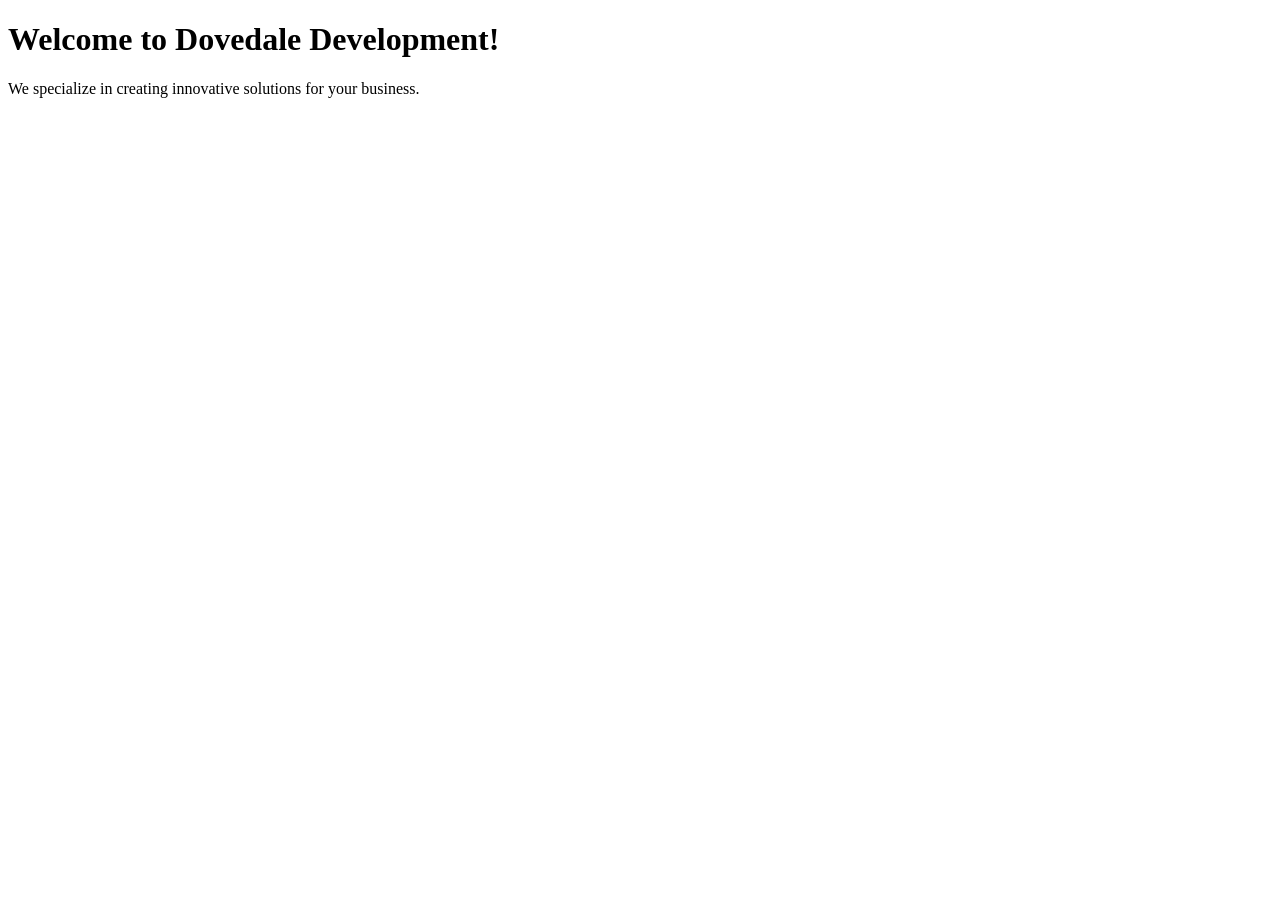
==== index.html @ a4ad8925 "Add initial HTML and CSS files for Dovedale Development" ====
<!doctype html>
<html lang="en">
  <head>
    <meta charset="UTF-8" />
    <meta name="viewport" content="width=device-width, initial-scale=1.0" />
    <title>Dovedale Development</title>
    <link rel="stylesheet" href="styles.css" />
  </head>
  <body>
    <h1>Welcome to Dovedale Development!</h1>
    <p>We specialize in creating innovative solutions for your business.</p>
  </body>
</html>
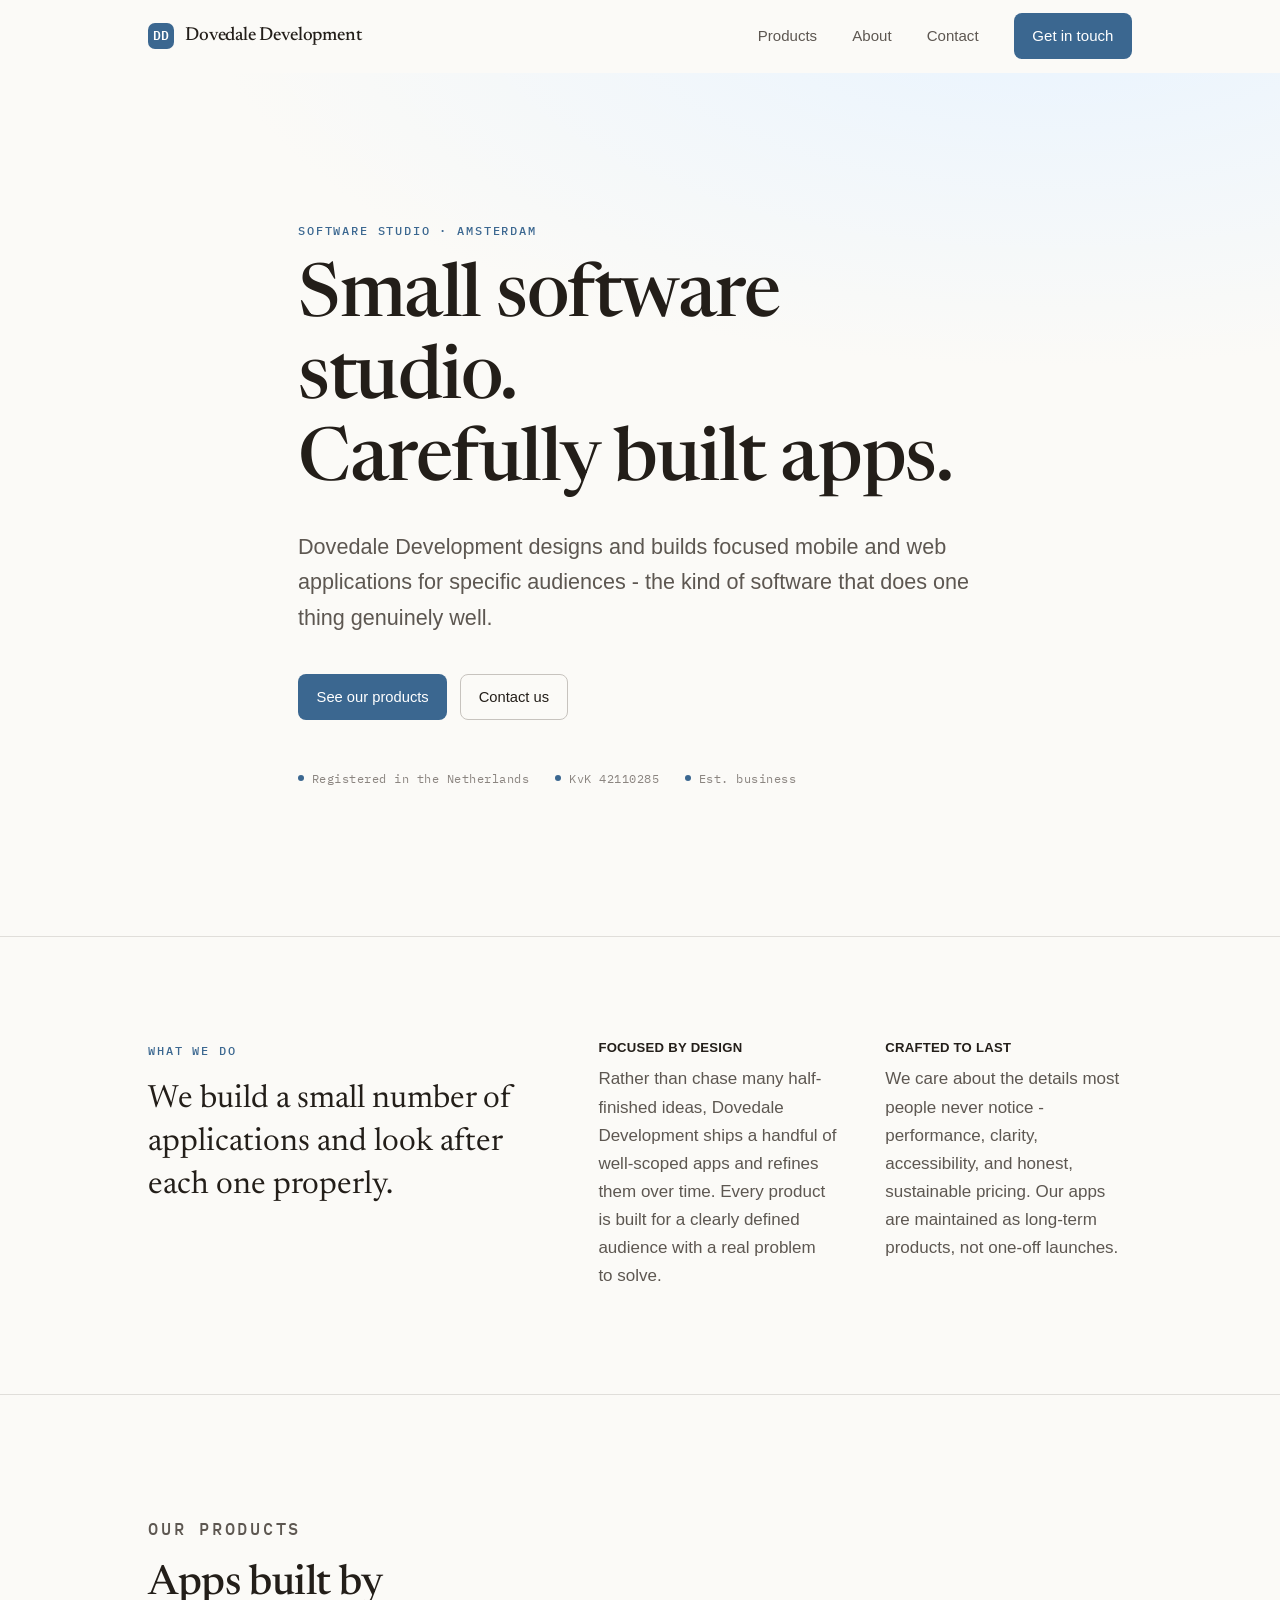
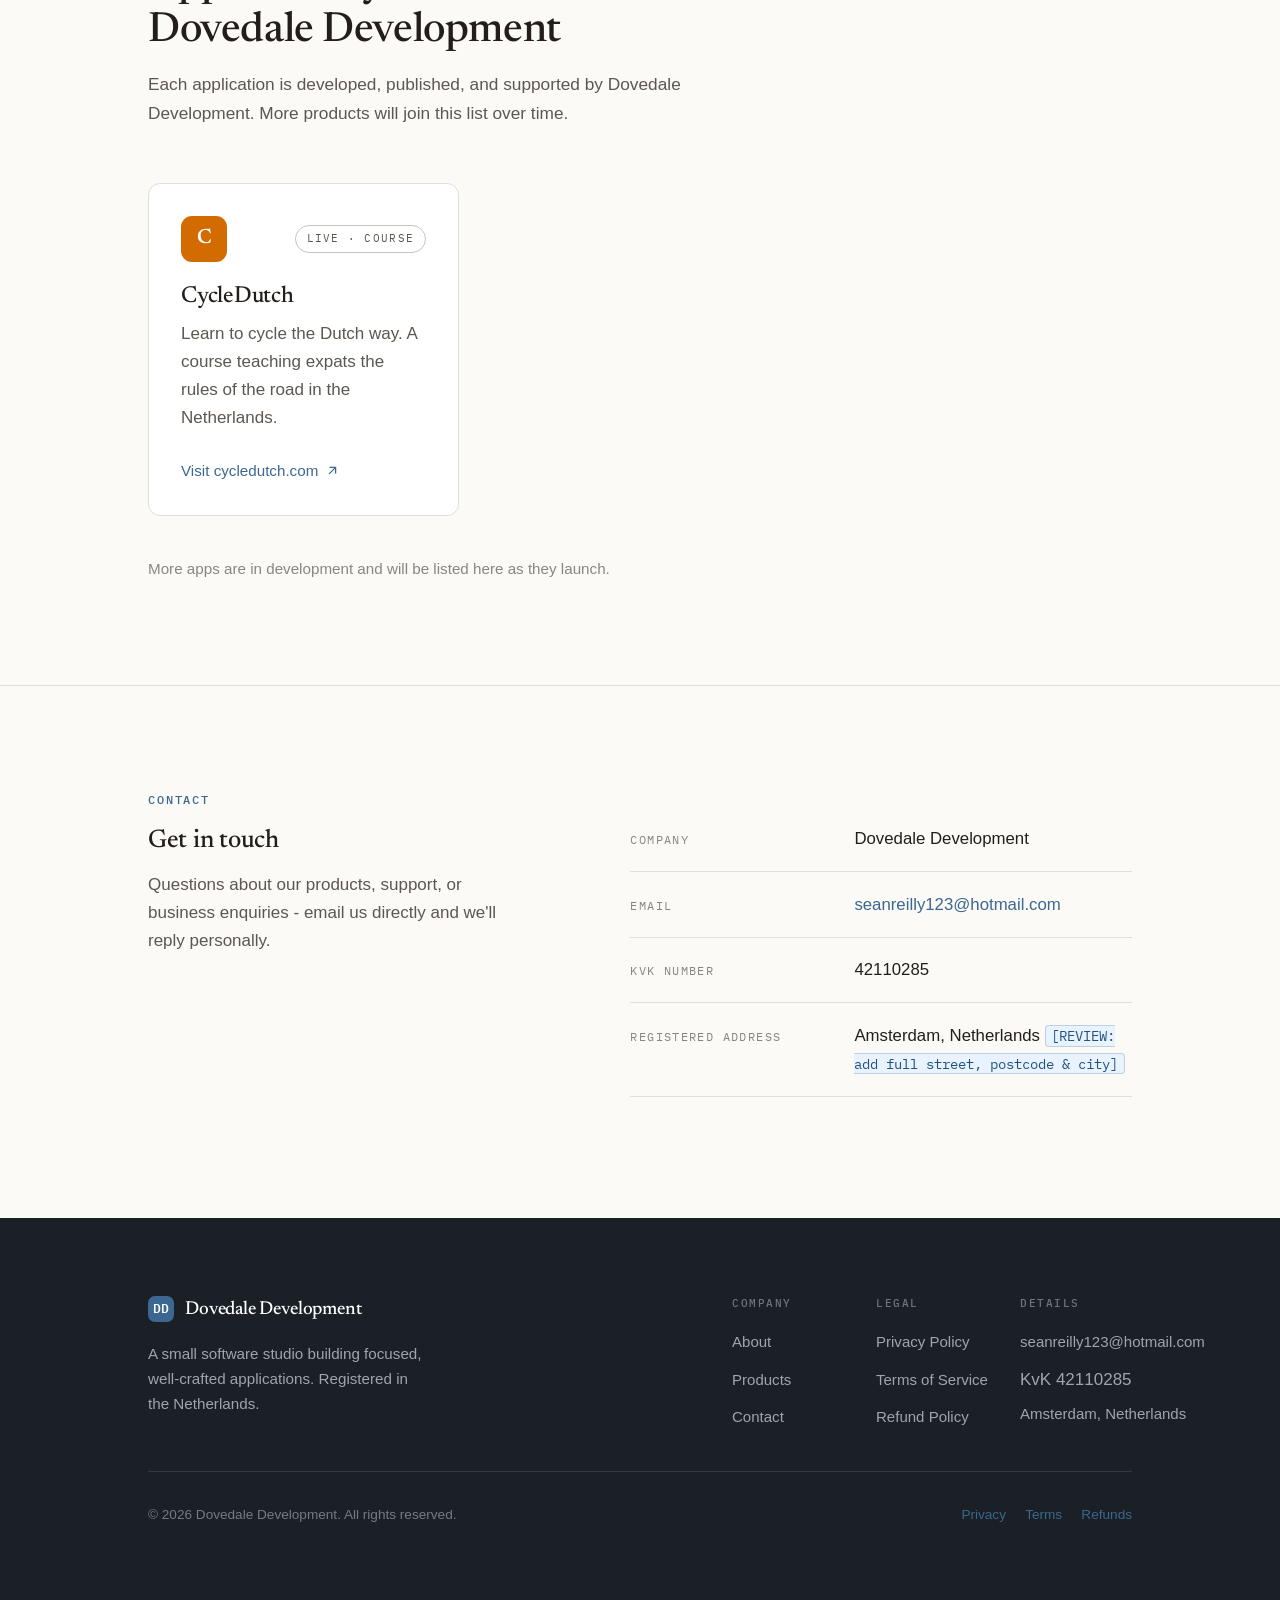
==== commit bddafde1: "Add initial implementation of site structure and styles" ====
--- a/index.html
+++ b/index.html
@@ -3,11 +3,328 @@
   <head>
     <meta charset="UTF-8" />
     <meta name="viewport" content="width=device-width, initial-scale=1.0" />
-    <title>Dovedale Development</title>
+    <title>Dovedale Development - Small software studio</title>
+    <meta
+      name="description"
+      content="Dovedale Development is a small software studio building focused, well-crafted mobile and web applications. Registered in the Netherlands (KvK 42110285)."
+    />
+    <link rel="canonical" href="https://dovedaledevelopment.vercel.app/" />
+
+    <!-- Open Graph -->
+    <meta property="og:type" content="website" />
+    <meta property="og:site_name" content="Dovedale Development" />
+    <meta
+      property="og:title"
+      content="Dovedale Development - Small software studio"
+    />
+    <meta
+      property="og:description"
+      content="A small software studio building focused, well-crafted mobile and web applications. Registered in the Netherlands (KvK 42110285)."
+    />
+    <meta property="og:url" content="https://dovedaledevelopment.vercel.app/" />
+    <meta name="twitter:card" content="summary_large_image" />
+    <meta
+      name="twitter:title"
+      content="Dovedale Development - Small software studio"
+    />
+    <meta
+      name="twitter:description"
+      content="A small software studio building focused, well-crafted mobile and web applications."
+    />
+
+    <link
+      rel="icon"
+      href="data:image/svg+xml,%3Csvg xmlns='http://www.w3.org/2000/svg' viewBox='0 0 32 32'%3E%3Crect width='32' height='32' rx='8' fill='%23425a8b'/%3E%3Ctext x='16' y='22' font-family='monospace' font-size='15' font-weight='700' fill='white' text-anchor='middle'%3EDD%3C/text%3E%3C/svg%3E"
+    />
+
+    <link rel="preconnect" href="https://fonts.googleapis.com" />
+    <link rel="preconnect" href="https://fonts.gstatic.com" crossorigin />
+    <link
+      href="https://fonts.googleapis.com/css2?family=Newsreader:opsz,wght@6..72,400;6..72,500;6..72,600&family=IBM+Plex+Mono:wght@400;500;600&display=swap"
+      rel="stylesheet"
+    />
     <link rel="stylesheet" href="styles.css" />
   </head>
   <body>
-    <h1>Welcome to Dovedale Development!</h1>
-    <p>We specialize in creating innovative solutions for your business.</p>
+    <a class="skip-link" href="#main">Skip to content</a>
+
+    <header class="site-header">
+      <div class="wrap header-inner">
+        <a
+          class="brand"
+          href="index.html"
+          aria-label="Dovedale Development home"
+        >
+          <span class="mark" aria-hidden="true">DD</span>
+          Dovedale Development
+        </a>
+        <nav class="nav" aria-label="Primary">
+          <a href="#products">Products</a>
+          <a href="#about">About</a>
+          <a href="#contact">Contact</a>
+          <a class="btn" href="mailto:seanreilly123@hotmail.com"
+            >Get in touch</a
+          >
+        </nav>
+        <button
+          class="nav-toggle"
+          type="button"
+          aria-label="Toggle navigation"
+          aria-expanded="false"
+          aria-controls="primary-nav"
+        >
+          <svg
+            viewBox="0 0 24 24"
+            fill="none"
+            stroke="currentColor"
+            stroke-width="2"
+            aria-hidden="true"
+          >
+            <path d="M3 6h18M3 12h18M3 18h18" stroke-linecap="round" />
+          </svg>
+        </button>
+      </div>
+    </header>
+
+    <main id="main">
+      <!-- Hero -->
+      <section class="hero">
+        <div class="wrap hero-inner">
+          <p class="eyebrow">Software studio · Amsterdam</p>
+          <h1>Small software studio.<br />Carefully built apps.</h1>
+          <p class="lede">
+            Dovedale Development designs and builds focused mobile and web
+            applications for specific audiences - the kind of software that does
+            one thing genuinely well.
+          </p>
+          <div class="hero-actions">
+            <a class="btn" href="#products">See our products</a>
+            <a class="btn ghost" href="#contact">Contact us</a>
+          </div>
+          <div class="hero-meta" aria-label="Company registration">
+            <span>Registered in the Netherlands</span>
+            <span>KvK 42110285</span>
+            <span>Est. business</span>
+          </div>
+        </div>
+      </section>
+
+      <!-- What we do -->
+      <section class="about" id="about">
+        <div class="wrap about-grid">
+          <div>
+            <p class="eyebrow">What we do</p>
+            <p class="about-lead">
+              We build a small number of applications and look after each one
+              properly.
+            </p>
+          </div>
+          <div class="about-cols">
+            <div>
+              <h3>Focused by design</h3>
+              <p>
+                Rather than chase many half-finished ideas, Dovedale Development
+                ships a handful of well-scoped apps and refines them over time.
+                Every product is built for a clearly defined audience with a
+                real problem to solve.
+              </p>
+            </div>
+            <div>
+              <h3>Crafted to last</h3>
+              <p>
+                We care about the details most people never notice -
+                performance, clarity, accessibility, and honest, sustainable
+                pricing. Our apps are maintained as long-term products, not
+                one-off launches.
+              </p>
+            </div>
+          </div>
+        </div>
+      </section>
+
+      <!-- Products -->
+      <section class="products" id="products">
+        <div class="wrap">
+          <div class="section-head">
+            <p class="eyebrow">Our products</p>
+            <h2>Apps built by Dovedale Development</h2>
+            <p>
+              Each application is developed, published, and supported by
+              Dovedale Development. More products will join this list over time.
+            </p>
+          </div>
+
+          <div class="card-grid">
+            <!-- CycleDutch -->
+            <article class="product-card">
+              <div class="card-top">
+                <span
+                  class="product-logo"
+                  style="background: oklch(0.64 0.16 55)"
+                  aria-hidden="true"
+                  >C</span
+                >
+                <span class="pill">Live · Course</span>
+              </div>
+              <h3>CycleDutch</h3>
+              <p>
+                Learn to cycle the Dutch way. A course teaching expats the rules
+                of the road in the Netherlands.
+              </p>
+              <a
+                class="card-link"
+                href="https://cycledutch.com"
+                target="_blank"
+                rel="noopener"
+              >
+                Visit cycledutch.com
+                <svg
+                  viewBox="0 0 24 24"
+                  fill="none"
+                  stroke="currentColor"
+                  stroke-width="2"
+                  aria-hidden="true"
+                >
+                  <path
+                    d="M7 17L17 7M17 7H8M17 7v9"
+                    stroke-linecap="round"
+                    stroke-linejoin="round"
+                  />
+                </svg>
+              </a>
+            </article>
+
+            <!-- Placeholder for future product - duplicate the card above to add more.
+                 Kept commented so the grid shows only live products.
+            <article class="product-card">
+              <div class="card-top">
+                <span class="product-logo" style="background: oklch(0.5 0.09 160)" aria-hidden="true">N</span>
+                <span class="pill">Coming soon</span>
+              </div>
+              <h3>Next app</h3>
+              <p>One-line description of the next product.</p>
+              <a class="card-link" href="#">Learn more
+                <svg viewBox="0 0 24 24" fill="none" stroke="currentColor" stroke-width="2" aria-hidden="true"><path d="M7 17L17 7M17 7H8M17 7v9" stroke-linecap="round" stroke-linejoin="round"/></svg>
+              </a>
+            </article>
+            -->
+          </div>
+
+          <p class="card-note">
+            More apps are in development and will be listed here as they launch.
+          </p>
+        </div>
+      </section>
+
+      <!-- Contact -->
+      <section class="contact" id="contact">
+        <div class="wrap contact-grid">
+          <div>
+            <p class="eyebrow">Contact</p>
+            <h2 class="section-head" style="margin-bottom: 1rem">
+              Get in touch
+            </h2>
+            <p style="color: var(--ink-soft); max-width: 40ch">
+              Questions about our products, support, or business enquiries -
+              email us directly and we'll reply personally.
+            </p>
+          </div>
+
+          <dl class="contact-details">
+            <div class="detail-row">
+              <dt>Company</dt>
+              <dd>Dovedale Development</dd>
+            </div>
+            <div class="detail-row">
+              <dt>Email</dt>
+              <dd>
+                <a href="mailto:seanreilly123@hotmail.com"
+                  >seanreilly123@hotmail.com</a
+                >
+              </dd>
+            </div>
+            <div class="detail-row">
+              <dt>KvK number</dt>
+              <dd>42110285</dd>
+            </div>
+            <div class="detail-row">
+              <dt>Registered address</dt>
+              <dd>
+                Amsterdam, Netherlands
+                <span class="review"
+                  >[REVIEW: add full street, postcode &amp; city]</span
+                >
+              </dd>
+            </div>
+          </dl>
+        </div>
+      </section>
+    </main>
+
+    <footer class="site-footer">
+      <div class="wrap">
+        <div class="footer-top">
+          <div class="footer-brand">
+            <a
+              class="brand"
+              href="index.html"
+              aria-label="Dovedale Development home"
+            >
+              <span class="mark" aria-hidden="true">DD</span>
+              Dovedale Development
+            </a>
+            <p>
+              A small software studio building focused, well-crafted
+              applications. Registered in the Netherlands.
+            </p>
+          </div>
+
+          <div class="footer-cols">
+            <div class="footer-col">
+              <h4>Company</h4>
+              <ul>
+                <li><a href="index.html#about">About</a></li>
+                <li><a href="index.html#products">Products</a></li>
+                <li><a href="index.html#contact">Contact</a></li>
+              </ul>
+            </div>
+            <div class="footer-col">
+              <h4>Legal</h4>
+              <ul>
+                <li><a href="privacy.html">Privacy Policy</a></li>
+                <li><a href="terms.html">Terms of Service</a></li>
+                <li><a href="refunds.html">Refund Policy</a></li>
+              </ul>
+            </div>
+            <div class="footer-col">
+              <h4>Details</h4>
+              <ul>
+                <li>
+                  <a href="mailto:seanreilly123@hotmail.com"
+                    >seanreilly123@hotmail.com</a
+                  >
+                </li>
+                <li>KvK 42110285</li>
+                <li><address>Amsterdam, Netherlands</address></li>
+              </ul>
+            </div>
+          </div>
+        </div>
+
+        <div class="footer-bottom">
+          <span
+            >© <span data-year>2026</span> Dovedale Development. All rights
+            reserved.</span
+          >
+          <span class="legal-mini">
+            <a href="privacy.html">Privacy</a>
+            <a href="terms.html">Terms</a>
+            <a href="refunds.html">Refunds</a>
+          </span>
+        </div>
+      </div>
+    </footer>
+
+    <script src="script.js"></script>
   </body>
 </html>
--- a/styles.css
+++ b/styles.css
@@ -0,0 +1,725 @@
+/* ============================================================
+   Dovedale Development - shared stylesheet
+   Plain CSS3. No build step. Mobile-first.
+   ============================================================ */
+
+:root {
+  /* Type */
+  --font-display: "Newsreader", Georgia, "Times New Roman", serif;
+  --font-body:
+    -apple-system, BlinkMacSystemFont, "Segoe UI", Roboto, "Helvetica Neue",
+    Arial, sans-serif;
+  --font-mono:
+    "IBM Plex Mono", ui-monospace, SFMono-Regular, Menlo, Consolas, monospace;
+
+  /* Warm near-neutral palette */
+  --bg: oklch(0.985 0.004 85);
+  --surface: oklch(1 0 0);
+  --ink: oklch(0.24 0.012 65);
+  --ink-soft: oklch(0.46 0.012 65);
+  --ink-faint: oklch(0.62 0.01 65);
+  --border: oklch(0.9 0.006 80);
+  --border-strong: oklch(0.82 0.008 75);
+
+  /* Single muted accent */
+  --accent: oklch(0.5 0.082 248);
+  --accent-hover: oklch(0.43 0.088 248);
+  --accent-tint: oklch(0.96 0.02 248);
+
+  /* Dark footer */
+  --dark: oklch(0.24 0.014 260);
+  --dark-soft: oklch(0.72 0.012 260);
+  --dark-border: oklch(0.34 0.014 260);
+
+  --maxw: 1080px;
+  --gutter: clamp(20px, 5vw, 48px);
+  --radius: 12px;
+  --shadow:
+    0 1px 2px oklch(0.24 0.02 65 / 0.05), 0 8px 24px oklch(0.24 0.02 65 / 0.05);
+}
+
+/* ---------- Reset ---------- */
+*,
+*::before,
+*::after {
+  box-sizing: border-box;
+}
+html {
+  -webkit-text-size-adjust: 100%;
+  scroll-behavior: smooth;
+}
+@media (prefers-reduced-motion: reduce) {
+  html {
+    scroll-behavior: auto;
+  }
+  * {
+    animation-duration: 0.001ms !important;
+    transition-duration: 0.001ms !important;
+  }
+}
+body {
+  margin: 0;
+  background: var(--bg);
+  color: var(--ink);
+  font-family: var(--font-body);
+  font-size: 17px;
+  line-height: 1.65;
+  -webkit-font-smoothing: antialiased;
+  text-rendering: optimizeLegibility;
+}
+img {
+  max-width: 100%;
+  display: block;
+}
+h1,
+h2,
+h3 {
+  font-family: var(--font-display);
+  font-weight: 500;
+  line-height: 1.12;
+  letter-spacing: -0.01em;
+  color: var(--ink);
+  margin: 0;
+  text-wrap: balance;
+}
+p {
+  margin: 0;
+  text-wrap: pretty;
+}
+a {
+  color: var(--accent);
+  text-decoration: none;
+  transition: color 0.18s ease;
+}
+a:hover {
+  color: var(--accent-hover);
+}
+
+/* ---------- Utilities ---------- */
+.wrap {
+  width: 100%;
+  max-width: var(--maxw);
+  margin-inline: auto;
+  padding-inline: var(--gutter);
+}
+.eyebrow {
+  font-family: var(--font-mono);
+  font-size: 0.72rem;
+  letter-spacing: 0.16em;
+  text-transform: uppercase;
+  color: var(--accent);
+  margin: 0 0 1.1rem;
+  font-weight: 500;
+}
+.skip-link {
+  position: absolute;
+  left: -9999px;
+  top: 0;
+  background: var(--ink);
+  color: var(--bg);
+  padding: 0.6rem 1rem;
+  border-radius: 0 0 8px 0;
+  z-index: 100;
+}
+.skip-link:focus {
+  left: 0;
+}
+:focus-visible {
+  outline: 2px solid var(--accent);
+  outline-offset: 3px;
+  border-radius: 3px;
+}
+
+/* ---------- Header ---------- */
+.site-header {
+  position: sticky;
+  top: 0;
+  z-index: 40;
+  background: color-mix(in oklch, var(--bg) 88%, transparent);
+  backdrop-filter: saturate(1.4) blur(10px);
+  border-bottom: 1px solid transparent;
+  transition:
+    border-color 0.25s ease,
+    background 0.25s ease;
+}
+.site-header.scrolled {
+  border-bottom-color: var(--border);
+  background: color-mix(in oklch, var(--bg) 94%, transparent);
+}
+.header-inner {
+  display: flex;
+  align-items: center;
+  justify-content: space-between;
+  gap: 1rem;
+  min-height: 72px;
+}
+.brand {
+  display: inline-flex;
+  align-items: center;
+  gap: 0.7rem;
+  font-family: var(--font-display);
+  font-size: 1.18rem;
+  font-weight: 500;
+  letter-spacing: -0.01em;
+  color: var(--ink);
+}
+.brand:hover {
+  color: var(--ink);
+}
+.brand .mark {
+  width: 26px;
+  height: 26px;
+  border-radius: 7px;
+  background: var(--accent);
+  display: inline-grid;
+  place-items: center;
+  color: #fff;
+  font-family: var(--font-mono);
+  font-size: 0.82rem;
+  font-weight: 600;
+  letter-spacing: 0;
+  flex: none;
+}
+.nav {
+  display: flex;
+  align-items: center;
+  gap: clamp(1rem, 3vw, 2.2rem);
+}
+.nav a {
+  color: var(--ink-soft);
+  font-size: 0.94rem;
+  font-weight: 500;
+}
+.nav a:hover {
+  color: var(--ink);
+}
+.nav .btn {
+  color: #fff;
+}
+.nav .btn:hover {
+  color: #fff;
+}
+.btn {
+  display: inline-flex;
+  align-items: center;
+  gap: 0.45rem;
+  background: var(--accent);
+  color: #fff;
+  padding: 0.6rem 1.1rem;
+  border-radius: 8px;
+  font-size: 0.92rem;
+  font-weight: 500;
+  border: 1px solid transparent;
+  transition:
+    background 0.18s ease,
+    transform 0.18s ease;
+}
+.btn:hover {
+  background: var(--accent-hover);
+  color: #fff;
+}
+.btn.ghost {
+  background: transparent;
+  color: var(--ink);
+  border-color: var(--border-strong);
+}
+.btn.ghost:hover {
+  background: var(--surface);
+  border-color: var(--ink-faint);
+  color: var(--ink);
+}
+.nav-toggle {
+  display: none;
+  background: none;
+  border: 1px solid var(--border-strong);
+  border-radius: 8px;
+  width: 42px;
+  height: 42px;
+  cursor: pointer;
+  color: var(--ink);
+  align-items: center;
+  justify-content: center;
+}
+.nav-toggle svg {
+  width: 20px;
+  height: 20px;
+}
+
+/* ---------- Sections ---------- */
+main {
+  display: block;
+}
+section {
+  padding-block: clamp(56px, 9vw, 104px);
+}
+.section-head {
+  max-width: 640px;
+  margin-bottom: clamp(32px, 5vw, 56px);
+}
+.section-head h2 {
+  font-size: clamp(1.8rem, 4vw, 2.6rem);
+}
+.section-head p {
+  color: var(--ink-soft);
+  font-size: 1.08rem;
+  margin-top: 1rem;
+}
+
+/* ---------- Hero ---------- */
+.hero {
+  padding-block: clamp(72px, 13vw, 148px);
+  position: relative;
+  overflow: hidden;
+}
+.hero::before {
+  content: "";
+  position: absolute;
+  inset: 0;
+  background: radial-gradient(
+    120% 80% at 82% -10%,
+    var(--accent-tint),
+    transparent 55%
+  );
+  pointer-events: none;
+}
+.hero-inner {
+  position: relative;
+  max-width: 780px;
+}
+.hero h1 {
+  font-size: clamp(2.6rem, 7vw, 4.6rem);
+  letter-spacing: -0.02em;
+}
+.hero .lede {
+  font-size: clamp(1.1rem, 2.2vw, 1.35rem);
+  color: var(--ink-soft);
+  margin-top: 1.5rem;
+  max-width: 56ch;
+}
+.hero-actions {
+  display: flex;
+  flex-wrap: wrap;
+  gap: 0.8rem;
+  margin-top: 2.4rem;
+}
+.hero-meta {
+  display: flex;
+  flex-wrap: wrap;
+  gap: 0.5rem 1.6rem;
+  margin-top: 3rem;
+  font-family: var(--font-mono);
+  font-size: 0.78rem;
+  letter-spacing: 0.04em;
+  color: var(--ink-faint);
+}
+.hero-meta span {
+  display: inline-flex;
+  align-items: center;
+  gap: 0.5rem;
+}
+.hero-meta span::before {
+  content: "";
+  width: 6px;
+  height: 6px;
+  border-radius: 50%;
+  background: var(--accent);
+}
+
+/* ---------- What we do ---------- */
+.about {
+  border-top: 1px solid var(--border);
+}
+.about-grid {
+  display: grid;
+  gap: clamp(28px, 5vw, 56px);
+  grid-template-columns: 1fr;
+}
+.about-lead {
+  font-family: var(--font-display);
+  font-size: clamp(1.4rem, 3vw, 2rem);
+  line-height: 1.35;
+  color: var(--ink);
+  max-width: 22ch;
+}
+.about-cols {
+  display: grid;
+  gap: clamp(24px, 4vw, 40px);
+  grid-template-columns: 1fr;
+}
+.about-cols p {
+  color: var(--ink-soft);
+}
+.about-cols h3 {
+  font-family: var(--font-body);
+  font-size: 0.82rem;
+  font-weight: 600;
+  letter-spacing: 0.02em;
+  text-transform: uppercase;
+  color: var(--ink);
+  margin-bottom: 0.6rem;
+}
+
+/* ---------- Products ---------- */
+.products {
+  border-top: 1px solid var(--border);
+}
+.card-grid {
+  display: grid;
+  gap: clamp(18px, 3vw, 26px);
+  grid-template-columns: repeat(auto-fill, minmax(300px, 1fr));
+}
+.product-card {
+  display: flex;
+  flex-direction: column;
+  background: var(--surface);
+  border: 1px solid var(--border);
+  border-radius: var(--radius);
+  padding: clamp(24px, 3vw, 32px);
+  transition:
+    border-color 0.2s ease,
+    box-shadow 0.2s ease,
+    transform 0.2s ease;
+}
+.product-card:hover {
+  border-color: var(--border-strong);
+  box-shadow: var(--shadow);
+  transform: translateY(-2px);
+}
+.product-card .card-top {
+  display: flex;
+  align-items: center;
+  justify-content: space-between;
+  gap: 1rem;
+  margin-bottom: 1.4rem;
+}
+.product-logo {
+  width: 46px;
+  height: 46px;
+  border-radius: 11px;
+  display: grid;
+  place-items: center;
+  font-family: var(--font-display);
+  font-size: 1.3rem;
+  font-weight: 600;
+  color: #fff;
+  flex: none;
+}
+.pill {
+  font-family: var(--font-mono);
+  font-size: 0.66rem;
+  letter-spacing: 0.12em;
+  text-transform: uppercase;
+  color: var(--ink-soft);
+  border: 1px solid var(--border-strong);
+  border-radius: 999px;
+  padding: 0.28rem 0.66rem;
+  white-space: nowrap;
+}
+.product-card h3 {
+  font-size: 1.45rem;
+}
+.product-card p {
+  color: var(--ink-soft);
+  margin-top: 0.6rem;
+  flex: 1;
+}
+.product-card .card-link {
+  display: inline-flex;
+  align-items: center;
+  gap: 0.4rem;
+  margin-top: 1.6rem;
+  font-weight: 500;
+  font-size: 0.95rem;
+}
+.product-card .card-link svg {
+  width: 15px;
+  height: 15px;
+  transition: transform 0.18s ease;
+}
+.product-card:hover .card-link svg {
+  transform: translate(2px, -2px);
+}
+.card-note {
+  margin-top: clamp(28px, 4vw, 40px);
+  font-size: 0.95rem;
+  color: var(--ink-faint);
+}
+
+/* ---------- Contact ---------- */
+.contact {
+  border-top: 1px solid var(--border);
+}
+.contact-grid {
+  display: grid;
+  gap: clamp(32px, 6vw, 72px);
+  grid-template-columns: 1fr;
+  align-items: start;
+}
+.contact-details {
+  display: grid;
+  gap: 0;
+  border-top: 1px solid var(--border);
+}
+.detail-row {
+  display: grid;
+  grid-template-columns: 1fr;
+  gap: 0.15rem;
+  padding-block: 1.15rem;
+  border-bottom: 1px solid var(--border);
+}
+.detail-row dt {
+  font-family: var(--font-mono);
+  font-size: 0.72rem;
+  letter-spacing: 0.12em;
+  text-transform: uppercase;
+  color: var(--ink-faint);
+}
+.detail-row dd {
+  margin: 0;
+  font-size: 1.05rem;
+  color: var(--ink);
+}
+
+/* ---------- Footer ---------- */
+.site-footer {
+  background: var(--dark);
+  color: var(--dark-soft);
+  padding-block: clamp(48px, 7vw, 76px);
+}
+.footer-top {
+  display: grid;
+  gap: 2.5rem;
+  grid-template-columns: 1fr;
+  padding-bottom: 2.5rem;
+  border-bottom: 1px solid var(--dark-border);
+}
+.footer-brand .brand {
+  color: #fff;
+}
+.footer-brand p {
+  margin-top: 1rem;
+  max-width: 34ch;
+  font-size: 0.95rem;
+  color: var(--dark-soft);
+}
+.footer-cols {
+  display: grid;
+  grid-template-columns: repeat(2, minmax(0, 1fr));
+  gap: 2rem;
+}
+.footer-col h4 {
+  font-family: var(--font-mono);
+  font-size: 0.7rem;
+  letter-spacing: 0.14em;
+  text-transform: uppercase;
+  color: oklch(0.56 0.012 260);
+  margin: 0 0 1rem;
+  font-weight: 500;
+}
+.footer-col ul {
+  list-style: none;
+  margin: 0;
+  padding: 0;
+  display: grid;
+  gap: 0.6rem;
+}
+.footer-col a,
+.footer-col address {
+  color: var(--dark-soft);
+  font-size: 0.94rem;
+  font-style: normal;
+  line-height: 1.5;
+}
+.footer-col a:hover {
+  color: #fff;
+}
+.footer-bottom {
+  display: flex;
+  flex-wrap: wrap;
+  gap: 0.8rem 1.5rem;
+  justify-content: space-between;
+  align-items: center;
+  padding-top: 2rem;
+  font-size: 0.85rem;
+  color: oklch(0.58 0.012 260);
+}
+.footer-bottom .legal-mini {
+  display: flex;
+  gap: 1.2rem;
+  flex-wrap: wrap;
+}
+
+/* ---------- Legal / document pages ---------- */
+.doc {
+  padding-block: clamp(48px, 8vw, 88px);
+}
+.doc-inner {
+  max-width: 760px;
+  margin-inline: auto;
+}
+.doc-head {
+  padding-bottom: clamp(28px, 4vw, 40px);
+  margin-bottom: clamp(28px, 4vw, 40px);
+  border-bottom: 1px solid var(--border);
+}
+.doc-head h1 {
+  font-size: clamp(2rem, 5vw, 3rem);
+}
+.doc-head .updated {
+  font-family: var(--font-mono);
+  font-size: 0.78rem;
+  letter-spacing: 0.06em;
+  color: var(--ink-faint);
+  margin-top: 1rem;
+}
+.doc-body h2 {
+  font-size: 1.4rem;
+  margin-top: 2.6rem;
+  margin-bottom: 0.9rem;
+}
+.doc-body h3 {
+  font-family: var(--font-body);
+  font-size: 1.02rem;
+  font-weight: 600;
+  margin-top: 1.6rem;
+  margin-bottom: 0.5rem;
+}
+.doc-body p,
+.doc-body li {
+  color: var(--ink-soft);
+  margin-bottom: 1rem;
+}
+.doc-body ul {
+  padding-left: 1.2rem;
+}
+.doc-body li {
+  margin-bottom: 0.5rem;
+}
+.doc-body strong {
+  color: var(--ink);
+}
+.doc-body a {
+  text-decoration: underline;
+  text-underline-offset: 2px;
+}
+.review {
+  background: var(--accent-tint);
+  color: var(--accent-hover);
+  font-family: var(--font-mono);
+  font-size: 0.82em;
+  padding: 0.05em 0.4em;
+  border-radius: 4px;
+  border: 1px solid color-mix(in oklch, var(--accent) 25%, transparent);
+}
+.doc-toc {
+  background: var(--surface);
+  border: 1px solid var(--border);
+  border-radius: var(--radius);
+  padding: 1.4rem 1.6rem;
+  margin-bottom: 2.4rem;
+}
+.doc-toc h2 {
+  font-family: var(--font-body);
+  font-size: 0.75rem;
+  letter-spacing: 0.1em;
+  text-transform: uppercase;
+  color: var(--ink-faint);
+  margin: 0 0 0.8rem;
+}
+.doc-toc ol {
+  margin: 0;
+  padding-left: 1.2rem;
+  color: var(--ink-soft);
+  columns: 2;
+  column-gap: 2rem;
+  font-size: 0.94rem;
+}
+.doc-toc li {
+  margin-bottom: 0.4rem;
+}
+.back-link {
+  display: inline-flex;
+  align-items: center;
+  gap: 0.4rem;
+  font-family: var(--font-mono);
+  font-size: 0.8rem;
+  letter-spacing: 0.04em;
+  color: var(--ink-soft);
+  margin-bottom: 2rem;
+}
+.back-link:hover {
+  color: var(--accent);
+}
+.back-link svg {
+  width: 14px;
+  height: 14px;
+}
+
+/* ---------- Responsive ---------- */
+@media (min-width: 720px) {
+  .about-grid {
+    grid-template-columns: 0.85fr 1.15fr;
+  }
+  .about-cols {
+    grid-template-columns: 1fr 1fr;
+  }
+  .contact-grid {
+    grid-template-columns: 0.9fr 1.1fr;
+  }
+  .contact-details {
+    border-top: none;
+  }
+  .detail-row {
+    grid-template-columns: 200px 1fr;
+    align-items: baseline;
+    gap: 1.5rem;
+  }
+  .footer-top {
+    grid-template-columns: 1.3fr 1fr;
+    gap: 4rem;
+  }
+  .footer-cols {
+    grid-template-columns: repeat(3, minmax(0, 1fr));
+  }
+}
+
+@media (max-width: 719px) {
+  .nav {
+    position: fixed;
+    inset: 72px 0 auto 0;
+    flex-direction: column;
+    align-items: stretch;
+    gap: 0;
+    background: var(--surface);
+    border-bottom: 1px solid var(--border);
+    padding: 0.5rem var(--gutter) 1.2rem;
+    box-shadow: var(--shadow);
+    transform: translateY(-140%);
+    opacity: 0;
+    pointer-events: none;
+    transition:
+      transform 0.28s ease,
+      opacity 0.28s ease;
+  }
+  .nav.open {
+    transform: translateY(0);
+    opacity: 1;
+    pointer-events: auto;
+  }
+  .nav a {
+    padding-block: 0.85rem;
+    border-bottom: 1px solid var(--border);
+    font-size: 1.05rem;
+  }
+  .nav a:last-child {
+    border-bottom: none;
+  }
+  .nav .btn {
+    margin-top: 0.9rem;
+    justify-content: center;
+    padding-block: 0.8rem;
+  }
+  .nav-toggle {
+    display: inline-flex;
+  }
+}
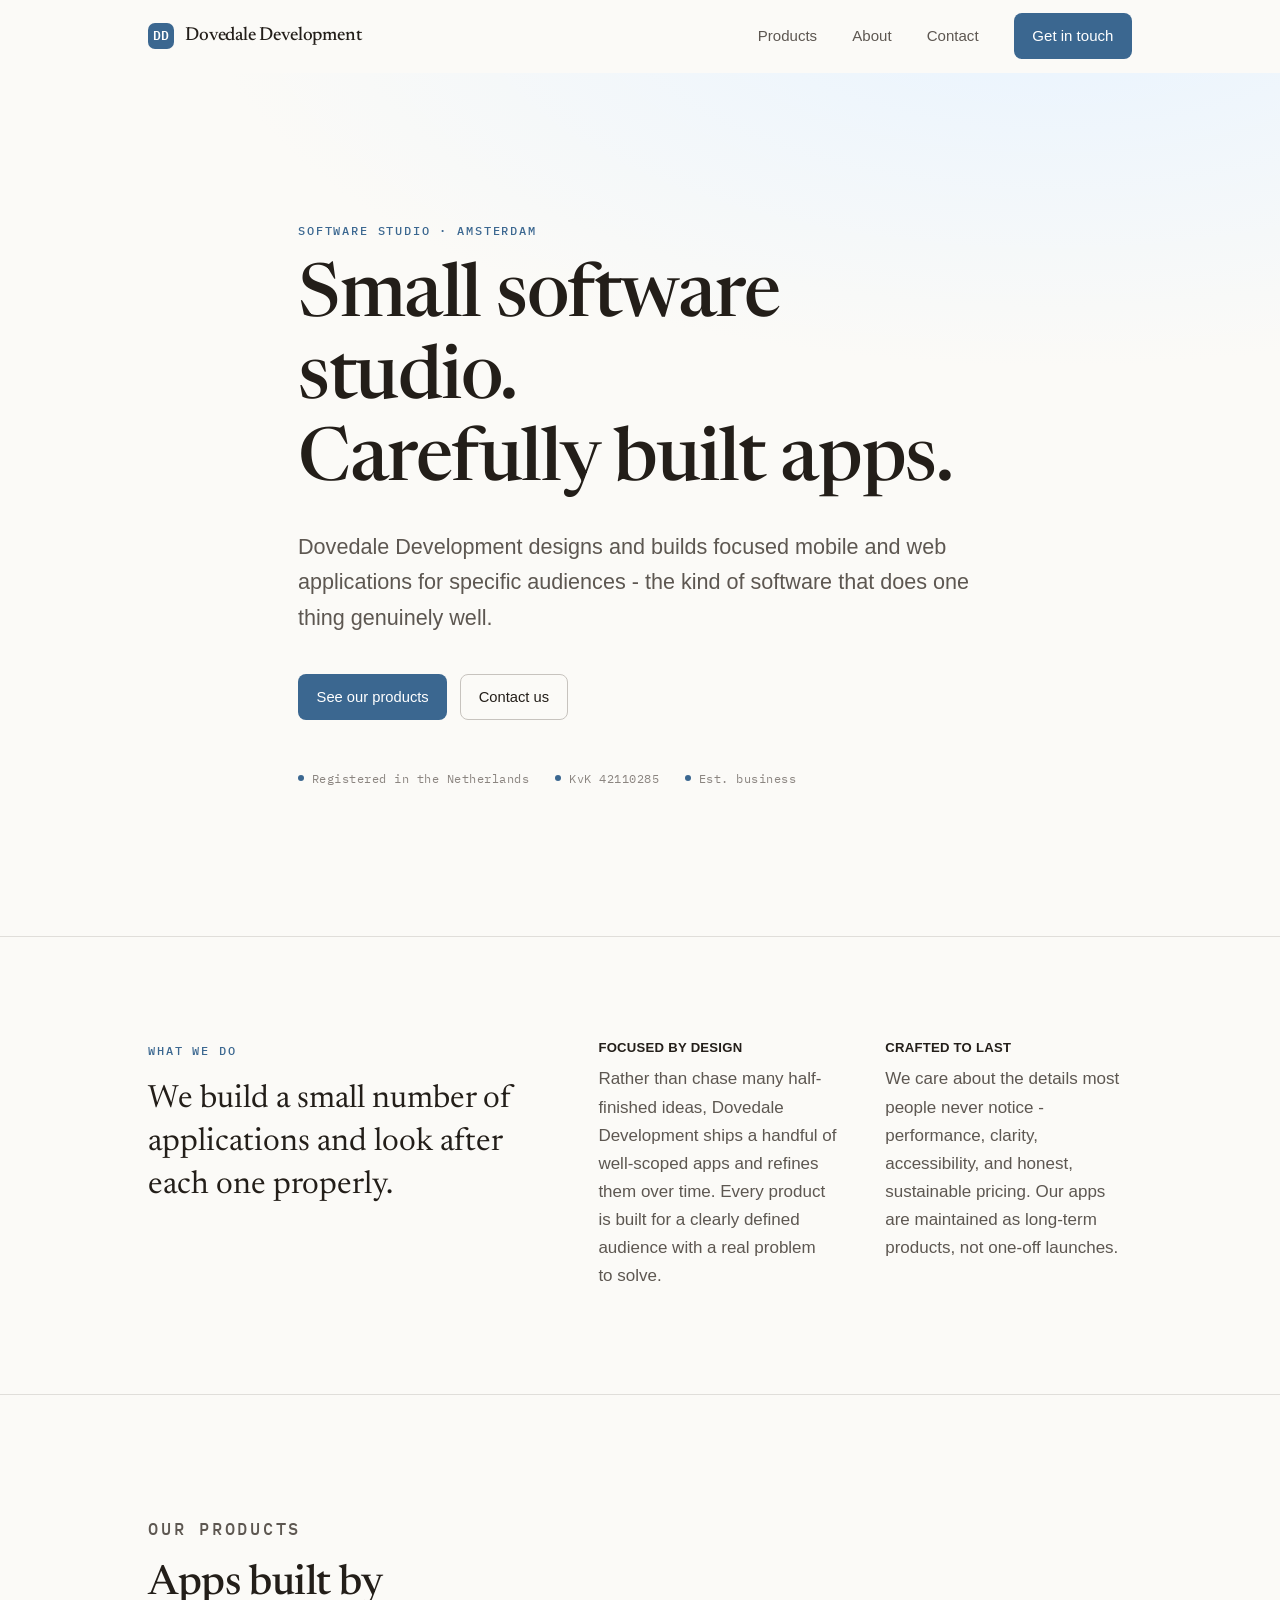
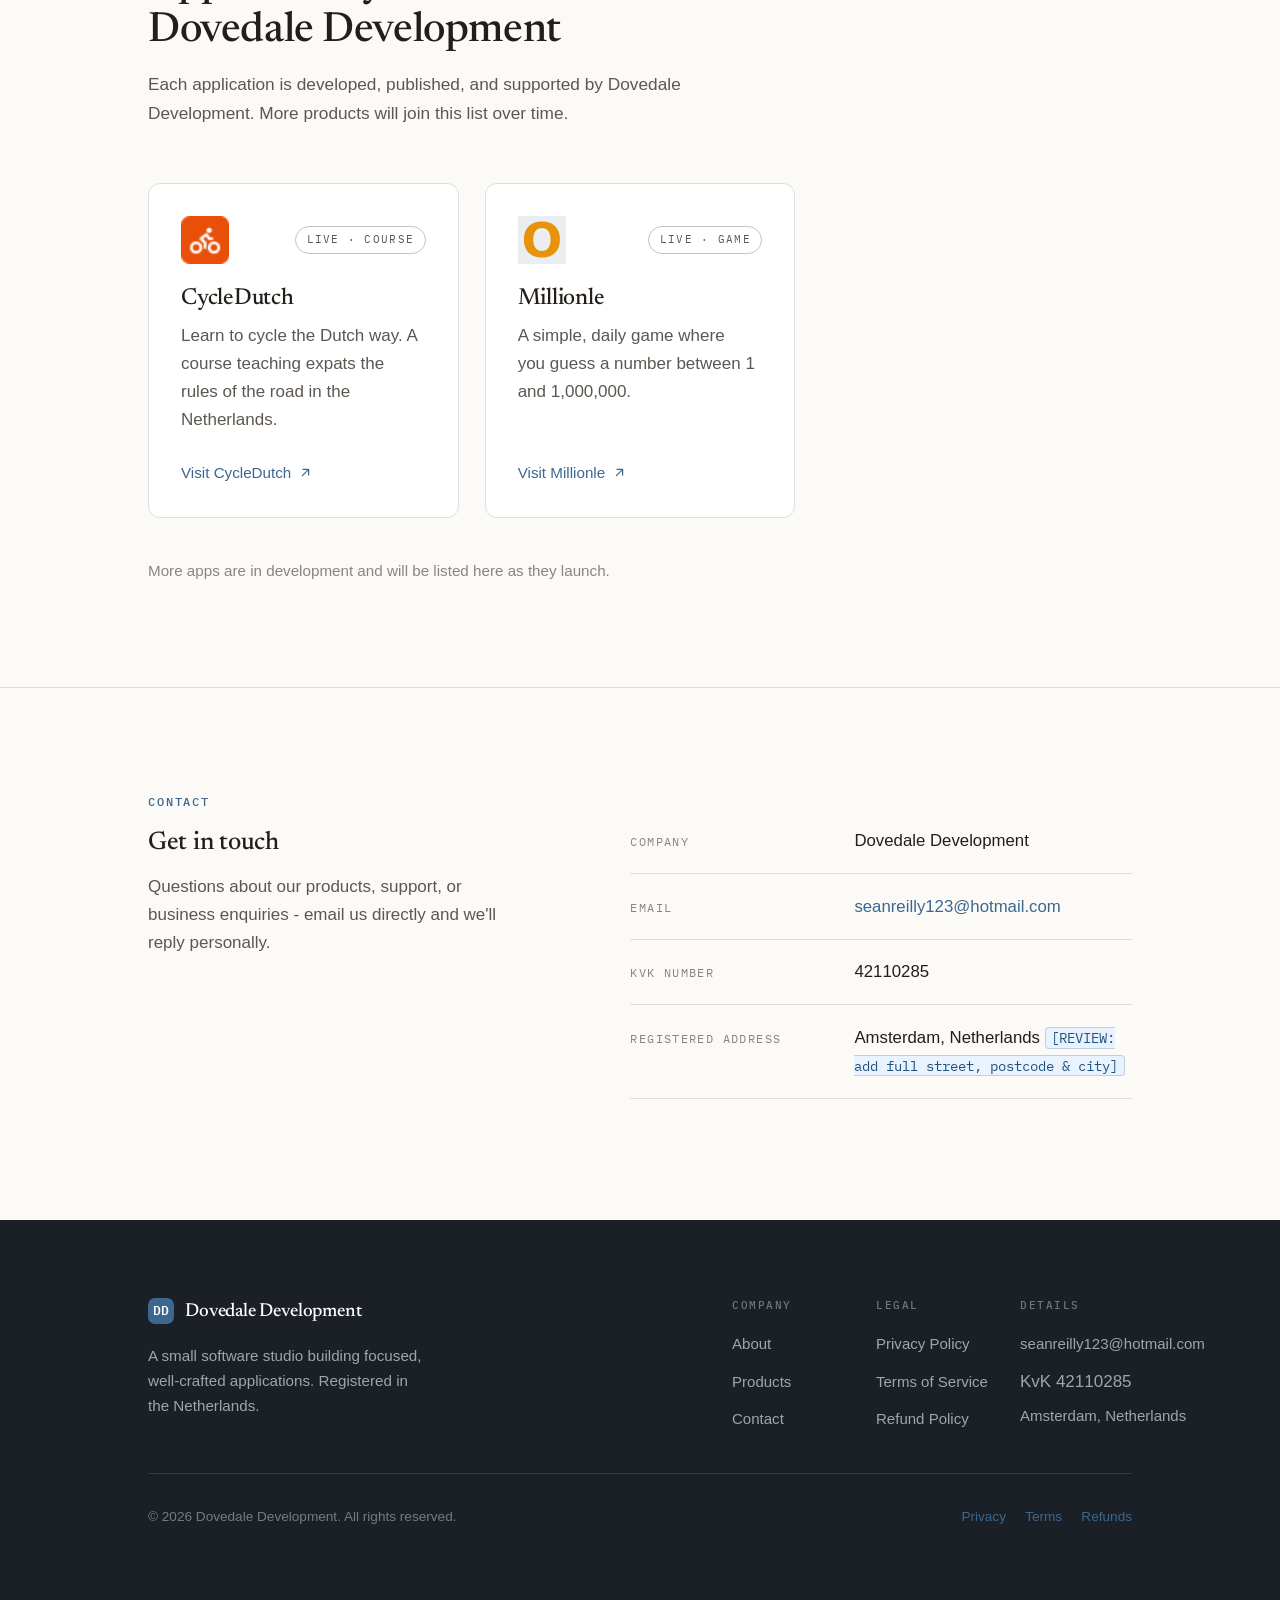
==== commit a59906d2: "Add product cards for CycleDutch and Millionle with associated assets" ====
--- a/index.html
+++ b/index.html
@@ -154,46 +154,7 @@
             </p>
           </div>
 
-          <div class="card-grid">
-            <!-- CycleDutch -->
-            <article class="product-card">
-              <div class="card-top">
-                <span
-                  class="product-logo"
-                  style="background: oklch(0.64 0.16 55)"
-                  aria-hidden="true"
-                  >C</span
-                >
-                <span class="pill">Live · Course</span>
-              </div>
-              <h3>CycleDutch</h3>
-              <p>
-                Learn to cycle the Dutch way. A course teaching expats the rules
-                of the road in the Netherlands.
-              </p>
-              <a
-                class="card-link"
-                href="https://cycledutch.com"
-                target="_blank"
-                rel="noopener"
-              >
-                Visit cycledutch.com
-                <svg
-                  viewBox="0 0 24 24"
-                  fill="none"
-                  stroke="currentColor"
-                  stroke-width="2"
-                  aria-hidden="true"
-                >
-                  <path
-                    d="M7 17L17 7M17 7H8M17 7v9"
-                    stroke-linecap="round"
-                    stroke-linejoin="round"
-                  />
-                </svg>
-              </a>
-            </article>
-
+          <div class="card-grid products-list">
             <!-- Placeholder for future product - duplicate the card above to add more.
                  Kept commented so the grid shows only live products.
             <article class="product-card">
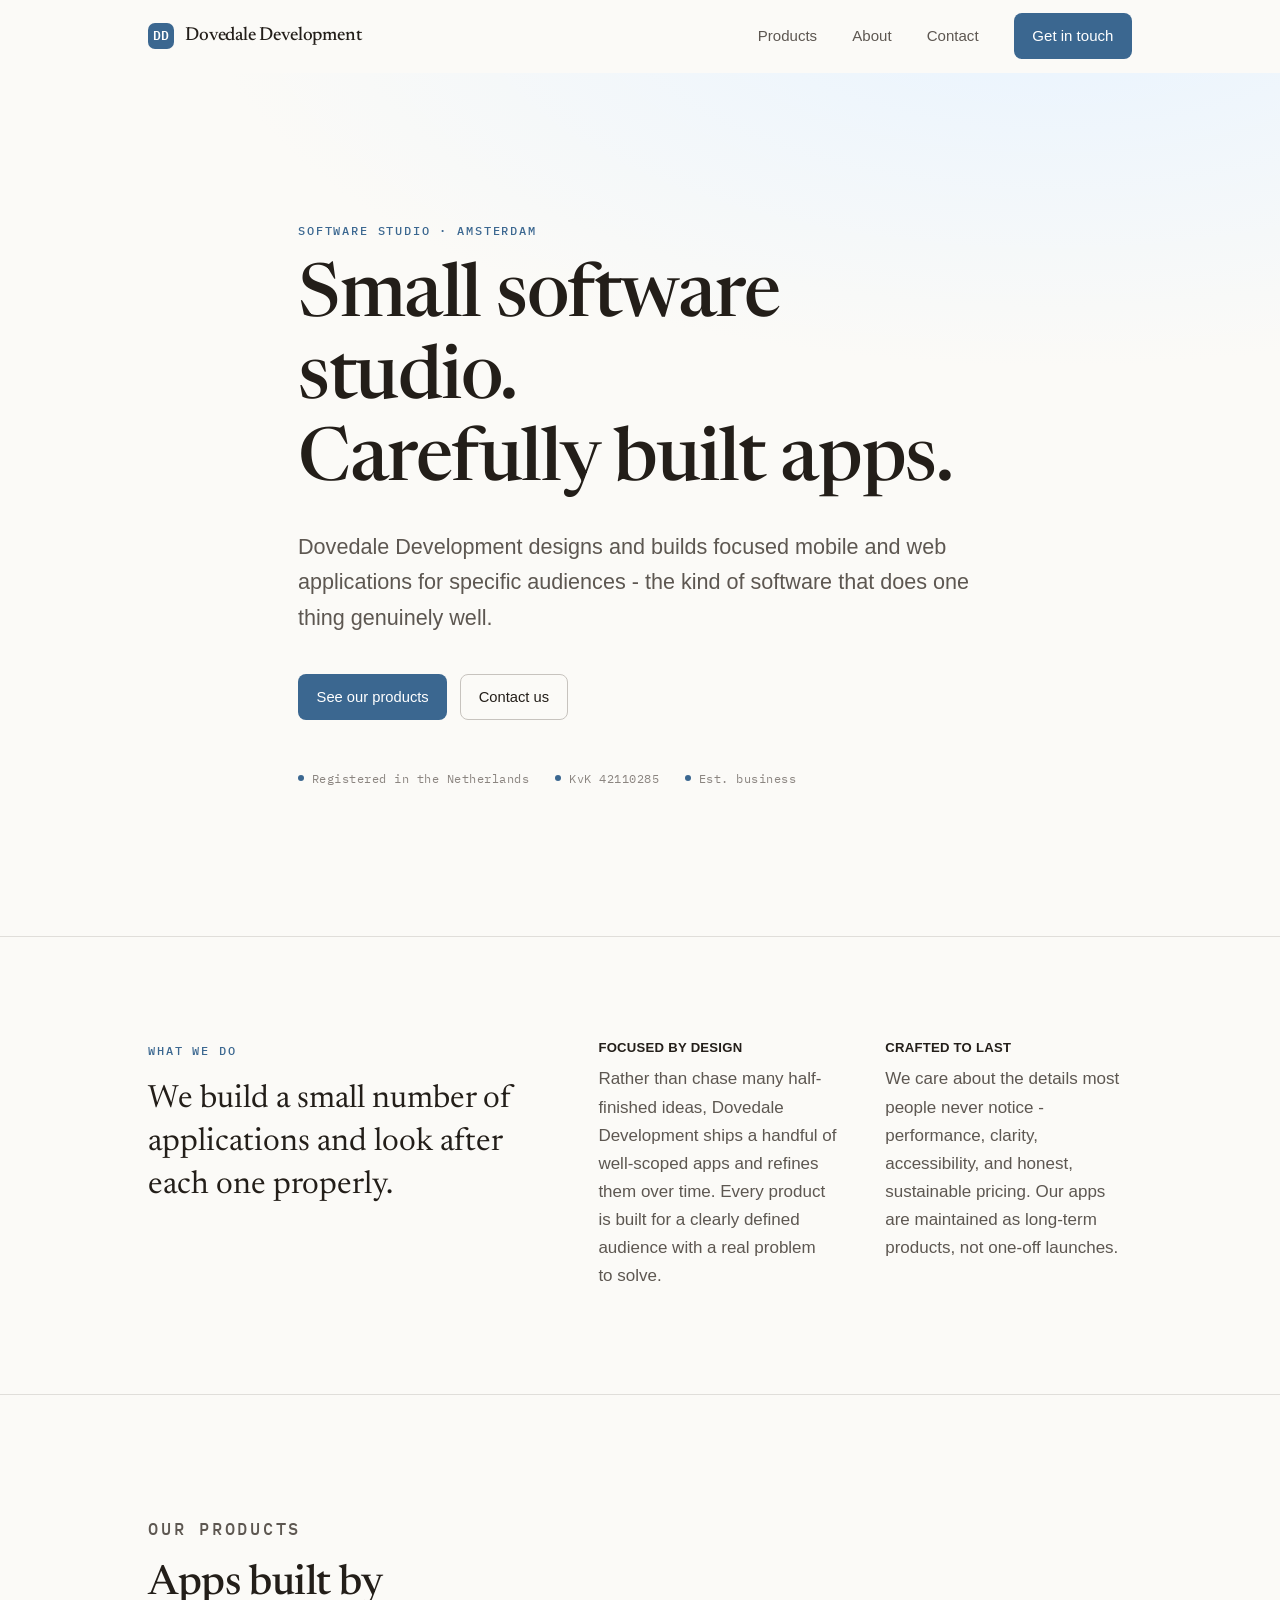
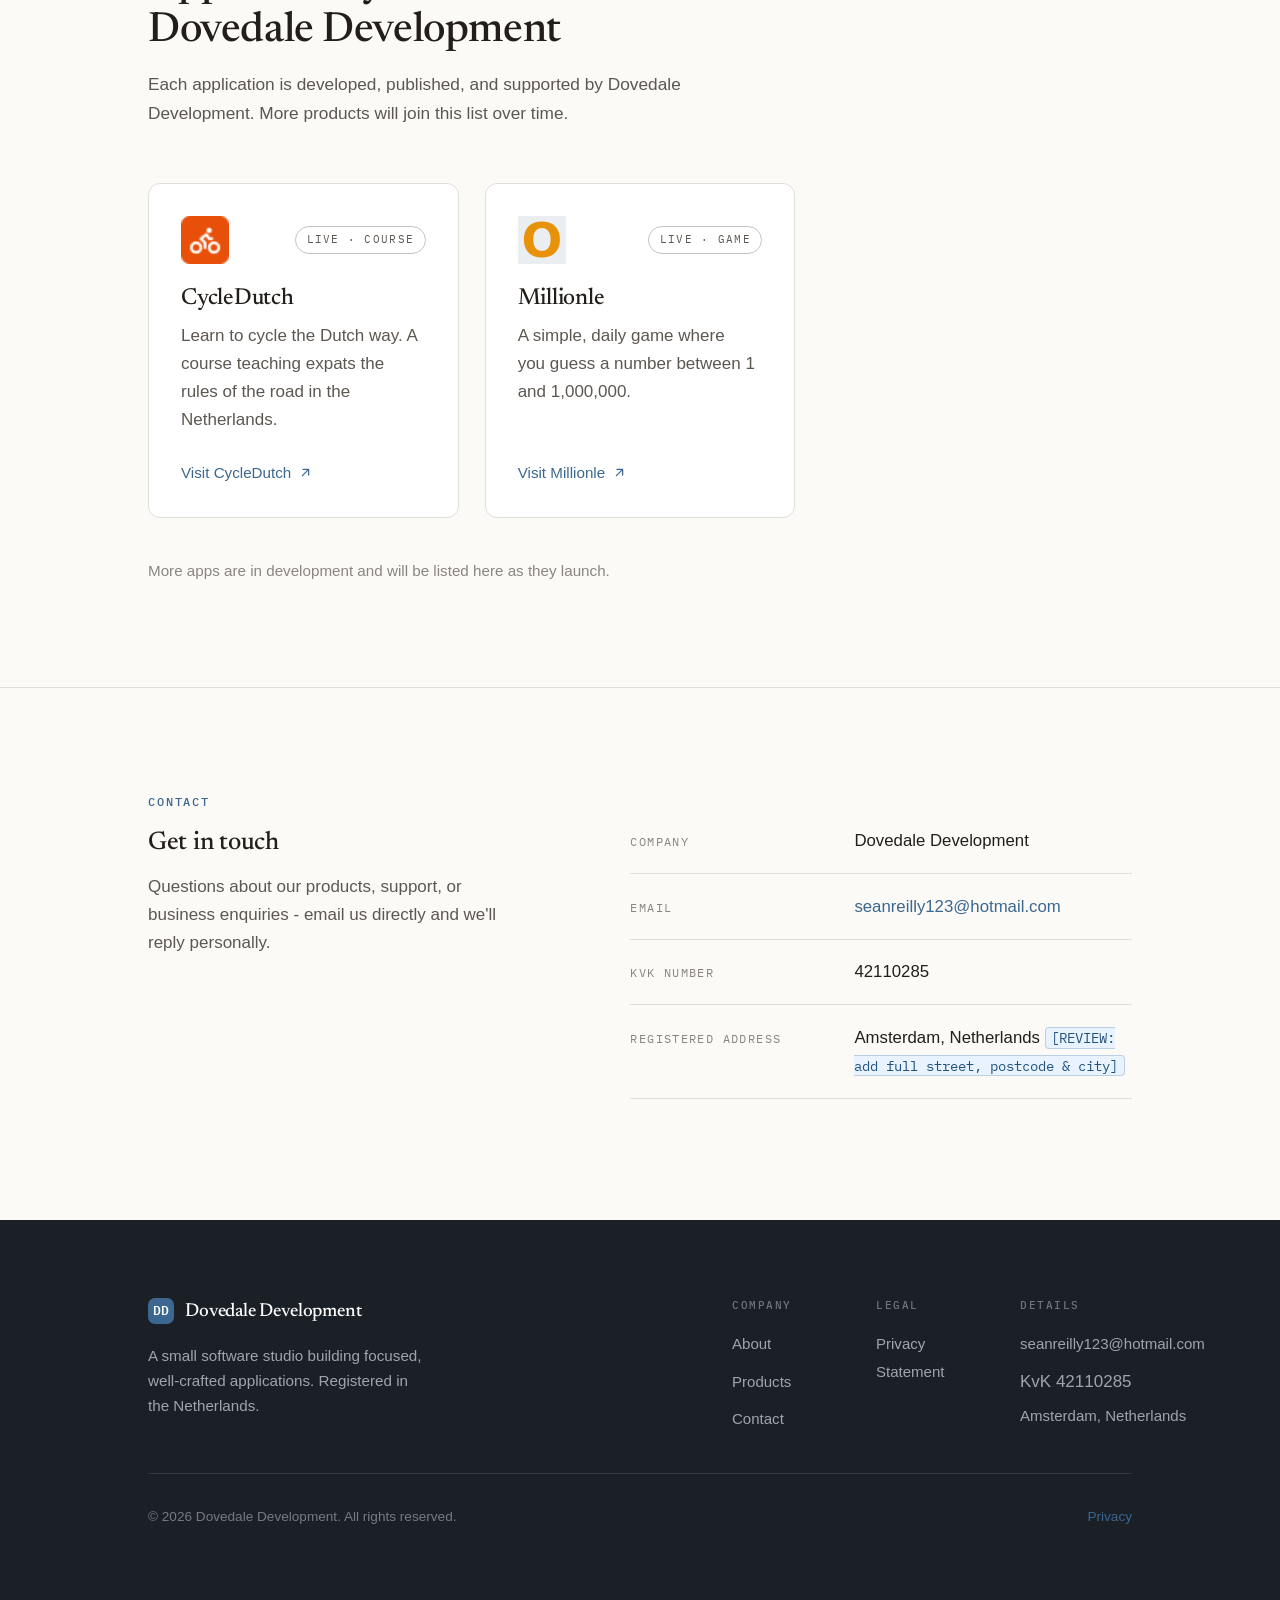
==== commit 98241041: "Refactor legal documentation: update privacy policy to privacy statement, remove terms of service an" ====
--- a/index.html
+++ b/index.html
@@ -37,12 +37,7 @@
       href="data:image/svg+xml,%3Csvg xmlns='http://www.w3.org/2000/svg' viewBox='0 0 32 32'%3E%3Crect width='32' height='32' rx='8' fill='%23425a8b'/%3E%3Ctext x='16' y='22' font-family='monospace' font-size='15' font-weight='700' fill='white' text-anchor='middle'%3EDD%3C/text%3E%3C/svg%3E"
     />
 
-    <link rel="preconnect" href="https://fonts.googleapis.com" />
-    <link rel="preconnect" href="https://fonts.gstatic.com" crossorigin />
-    <link
-      href="https://fonts.googleapis.com/css2?family=Newsreader:opsz,wght@6..72,400;6..72,500;6..72,600&family=IBM+Plex+Mono:wght@400;500;600&display=swap"
-      rel="stylesheet"
-    />
+    <link rel="stylesheet" href="fonts.css" />
     <link rel="stylesheet" href="styles.css" />
   </head>
   <body>
@@ -252,9 +247,7 @@
             <div class="footer-col">
               <h4>Legal</h4>
               <ul>
-                <li><a href="privacy.html">Privacy Policy</a></li>
-                <li><a href="terms.html">Terms of Service</a></li>
-                <li><a href="refunds.html">Refund Policy</a></li>
+                <li><a href="privacy.html">Privacy Statement</a></li>
               </ul>
             </div>
             <div class="footer-col">
@@ -279,8 +272,6 @@
           >
           <span class="legal-mini">
             <a href="privacy.html">Privacy</a>
-            <a href="terms.html">Terms</a>
-            <a href="refunds.html">Refunds</a>
           </span>
         </div>
       </div>
--- a/fonts.css
+++ b/fonts.css
@@ -0,0 +1,97 @@
+/* ============================================================
+   Self-hosted web fonts — Newsreader + IBM Plex Mono
+   Subsets: latin, latin-ext. Files downloaded from Google Fonts
+   and served locally so no visitor data is sent to third parties.
+   ============================================================ */
+
+/* ---------- Newsreader (variable, weight 400–600) ---------- */
+@font-face {
+  font-family: "Newsreader";
+  font-style: normal;
+  font-weight: 400 600;
+  font-display: swap;
+  src: url(fonts/newsreader-latin.woff2) format("woff2");
+  unicode-range:
+    U+0000-00FF, U+0131, U+0152-0153, U+02BB-02BC, U+02C6, U+02DA, U+02DC,
+    U+0304, U+0308, U+0329, U+2000-206F, U+20AC, U+2122, U+2191, U+2193, U+2212,
+    U+2215, U+FEFF, U+FFFD;
+}
+@font-face {
+  font-family: "Newsreader";
+  font-style: normal;
+  font-weight: 400 600;
+  font-display: swap;
+  src: url(fonts/newsreader-latin-ext.woff2) format("woff2");
+  unicode-range:
+    U+0100-02BA, U+02BD-02C5, U+02C7-02CC, U+02CE-02D7, U+02DD-02FF, U+0304,
+    U+0308, U+0329, U+1D00-1DBF, U+1E00-1E9F, U+1EF2-1EFF, U+2020, U+20A0-20AB,
+    U+20AD-20C0, U+2113, U+2C60-2C7F, U+A720-A7FF;
+}
+
+/* ---------- IBM Plex Mono (static, 400 / 500 / 600) ---------- */
+@font-face {
+  font-family: "IBM Plex Mono";
+  font-style: normal;
+  font-weight: 400;
+  font-display: swap;
+  src: url(fonts/ibm-plex-mono-400-latin.woff2) format("woff2");
+  unicode-range:
+    U+0000-00FF, U+0131, U+0152-0153, U+02BB-02BC, U+02C6, U+02DA, U+02DC,
+    U+0304, U+0308, U+0329, U+2000-206F, U+20AC, U+2122, U+2191, U+2193, U+2212,
+    U+2215, U+FEFF, U+FFFD;
+}
+@font-face {
+  font-family: "IBM Plex Mono";
+  font-style: normal;
+  font-weight: 400;
+  font-display: swap;
+  src: url(fonts/ibm-plex-mono-400-latin-ext.woff2) format("woff2");
+  unicode-range:
+    U+0100-02BA, U+02BD-02C5, U+02C7-02CC, U+02CE-02D7, U+02DD-02FF, U+0304,
+    U+0308, U+0329, U+1D00-1DBF, U+1E00-1E9F, U+1EF2-1EFF, U+2020, U+20A0-20AB,
+    U+20AD-20C0, U+2113, U+2C60-2C7F, U+A720-A7FF;
+}
+@font-face {
+  font-family: "IBM Plex Mono";
+  font-style: normal;
+  font-weight: 500;
+  font-display: swap;
+  src: url(fonts/ibm-plex-mono-500-latin.woff2) format("woff2");
+  unicode-range:
+    U+0000-00FF, U+0131, U+0152-0153, U+02BB-02BC, U+02C6, U+02DA, U+02DC,
+    U+0304, U+0308, U+0329, U+2000-206F, U+20AC, U+2122, U+2191, U+2193, U+2212,
+    U+2215, U+FEFF, U+FFFD;
+}
+@font-face {
+  font-family: "IBM Plex Mono";
+  font-style: normal;
+  font-weight: 500;
+  font-display: swap;
+  src: url(fonts/ibm-plex-mono-500-latin-ext.woff2) format("woff2");
+  unicode-range:
+    U+0100-02BA, U+02BD-02C5, U+02C7-02CC, U+02CE-02D7, U+02DD-02FF, U+0304,
+    U+0308, U+0329, U+1D00-1DBF, U+1E00-1E9F, U+1EF2-1EFF, U+2020, U+20A0-20AB,
+    U+20AD-20C0, U+2113, U+2C60-2C7F, U+A720-A7FF;
+}
+@font-face {
+  font-family: "IBM Plex Mono";
+  font-style: normal;
+  font-weight: 600;
+  font-display: swap;
+  src: url(fonts/ibm-plex-mono-600-latin.woff2) format("woff2");
+  unicode-range:
+    U+0000-00FF, U+0131, U+0152-0153, U+02BB-02BC, U+02C6, U+02DA, U+02DC,
+    U+0304, U+0308, U+0329, U+2000-206F, U+20AC, U+2122, U+2191, U+2193, U+2212,
+    U+2215, U+FEFF, U+FFFD;
+}
+@font-face {
+  font-family: "IBM Plex Mono";
+  font-style: normal;
+  font-weight: 600;
+  font-display: swap;
+  src: url(fonts/ibm-plex-mono-600-latin-ext.woff2) format("woff2");
+  unicode-range:
+    U+0100-02BA, U+02BD-02C5, U+02C7-02CC, U+02CE-02D7, U+02DD-02FF, U+0304,
+    U+0308, U+0329, U+1D00-1DBF, U+1E00-1E9F, U+1EF2-1EFF, U+2020, U+20A0-20AB,
+    U+20AD-20C0, U+2113, U+2C60-2C7F, U+A720-A7FF;
+}
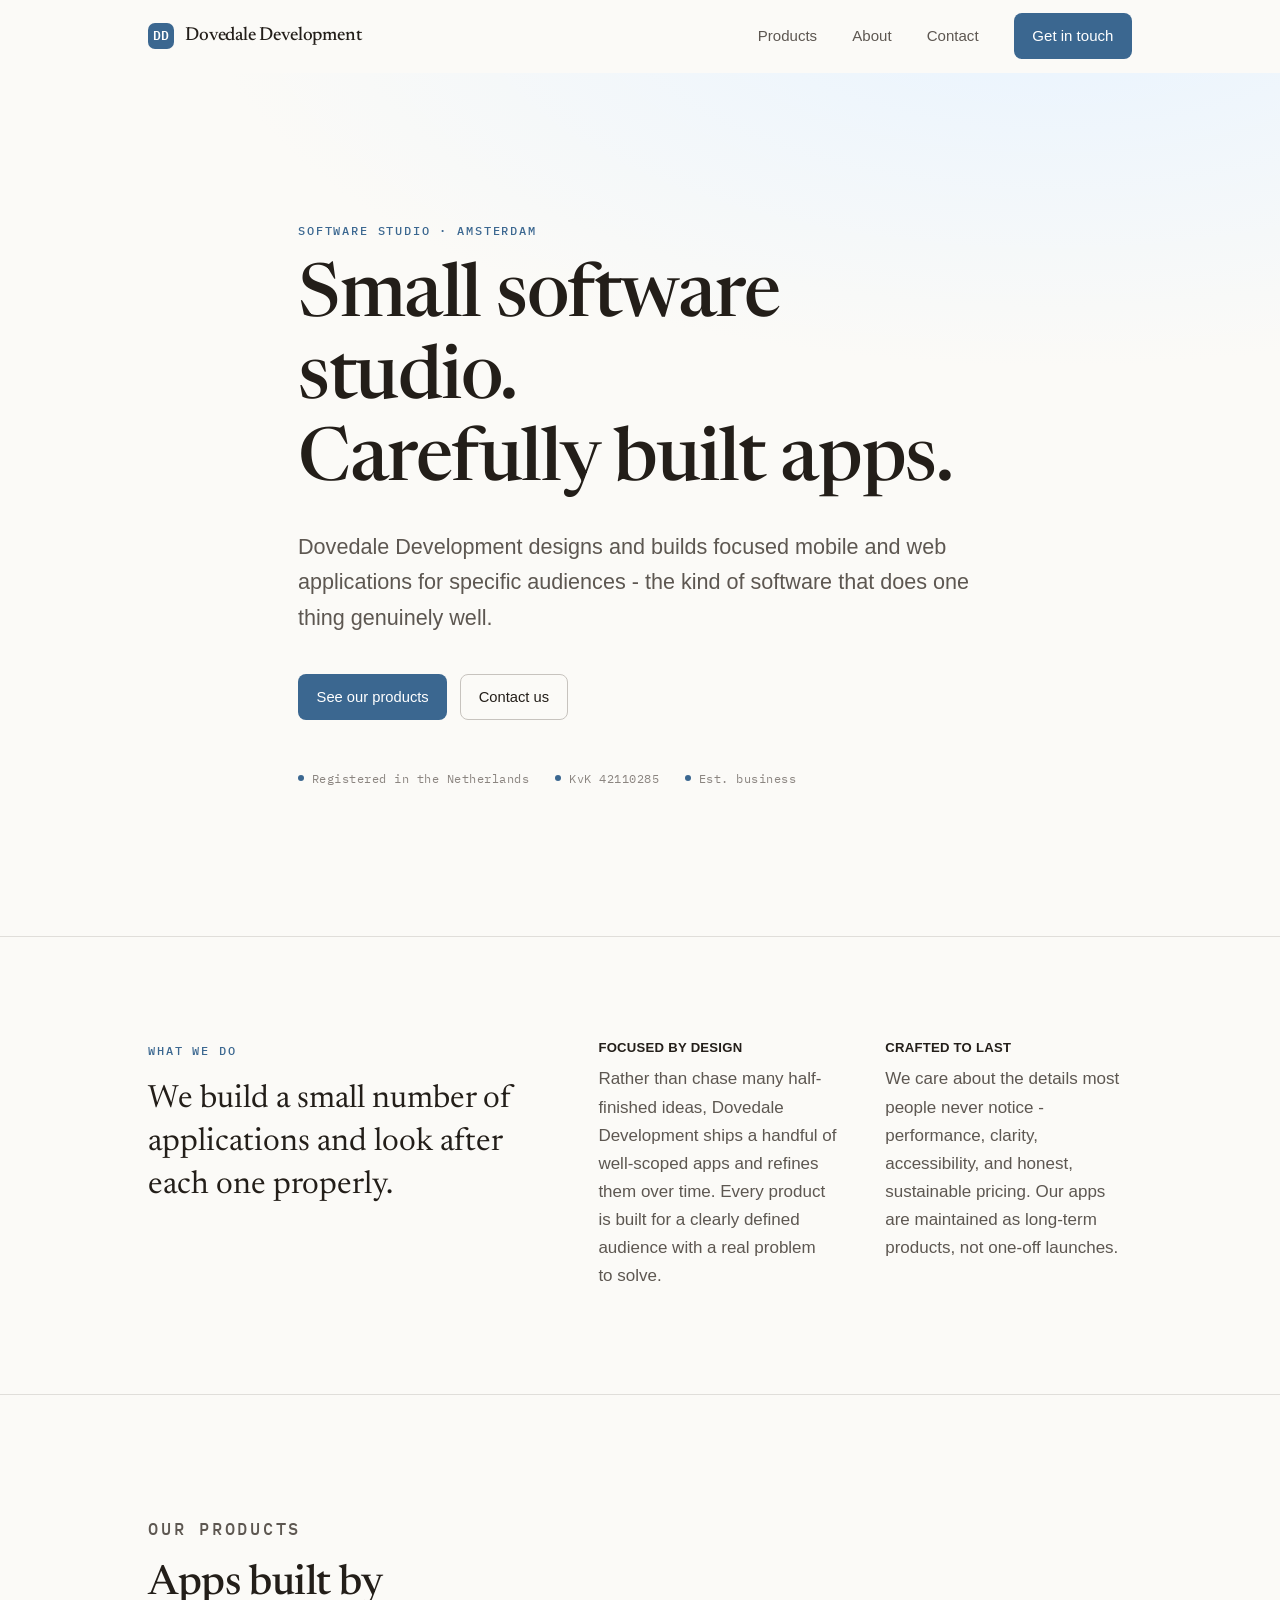
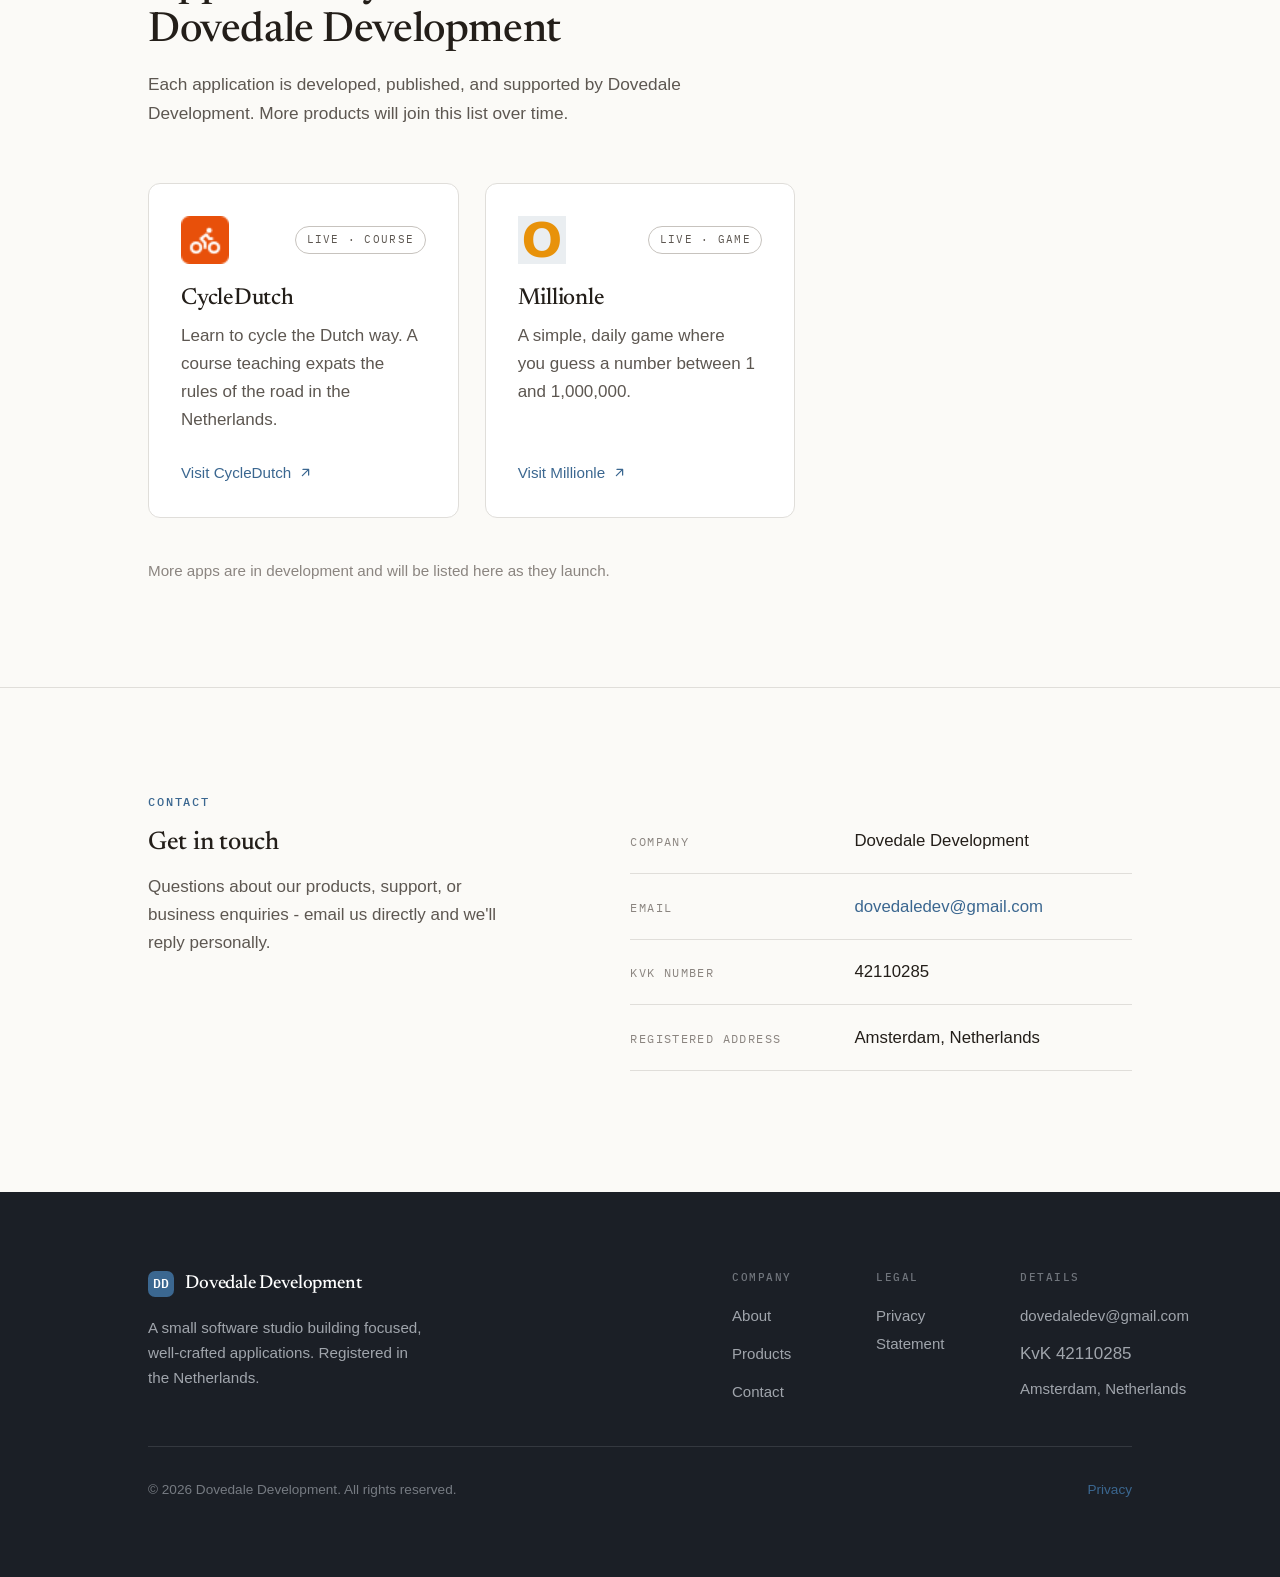
==== commit d9babc9b: "Update contact email  in index and privacy pages" ====
--- a/index.html
+++ b/index.html
@@ -57,7 +57,7 @@
           <a href="#products">Products</a>
           <a href="#about">About</a>
           <a href="#contact">Contact</a>
-          <a class="btn" href="mailto:seanreilly123@hotmail.com"
+          <a class="btn" href="mailto:dovedaledev@gmail.com"
             >Get in touch</a
           >
         </nav>
@@ -194,8 +194,8 @@
             <div class="detail-row">
               <dt>Email</dt>
               <dd>
-                <a href="mailto:seanreilly123@hotmail.com"
-                  >seanreilly123@hotmail.com</a
+                <a href="mailto:dovedaledev@gmail.com"
+                  >dovedaledev@gmail.com</a
                 >
               </dd>
             </div>
@@ -205,12 +205,7 @@
             </div>
             <div class="detail-row">
               <dt>Registered address</dt>
-              <dd>
-                Amsterdam, Netherlands
-                <span class="review"
-                  >[REVIEW: add full street, postcode &amp; city]</span
-                >
-              </dd>
+              <dd>Amsterdam, Netherlands</dd>
             </div>
           </dl>
         </div>
@@ -254,8 +249,8 @@
               <h4>Details</h4>
               <ul>
                 <li>
-                  <a href="mailto:seanreilly123@hotmail.com"
-                    >seanreilly123@hotmail.com</a
+                  <a href="mailto:dovedaledev@gmail.com"
+                    >dovedaledev@gmail.com</a
                   >
                 </li>
                 <li>KvK 42110285</li>
